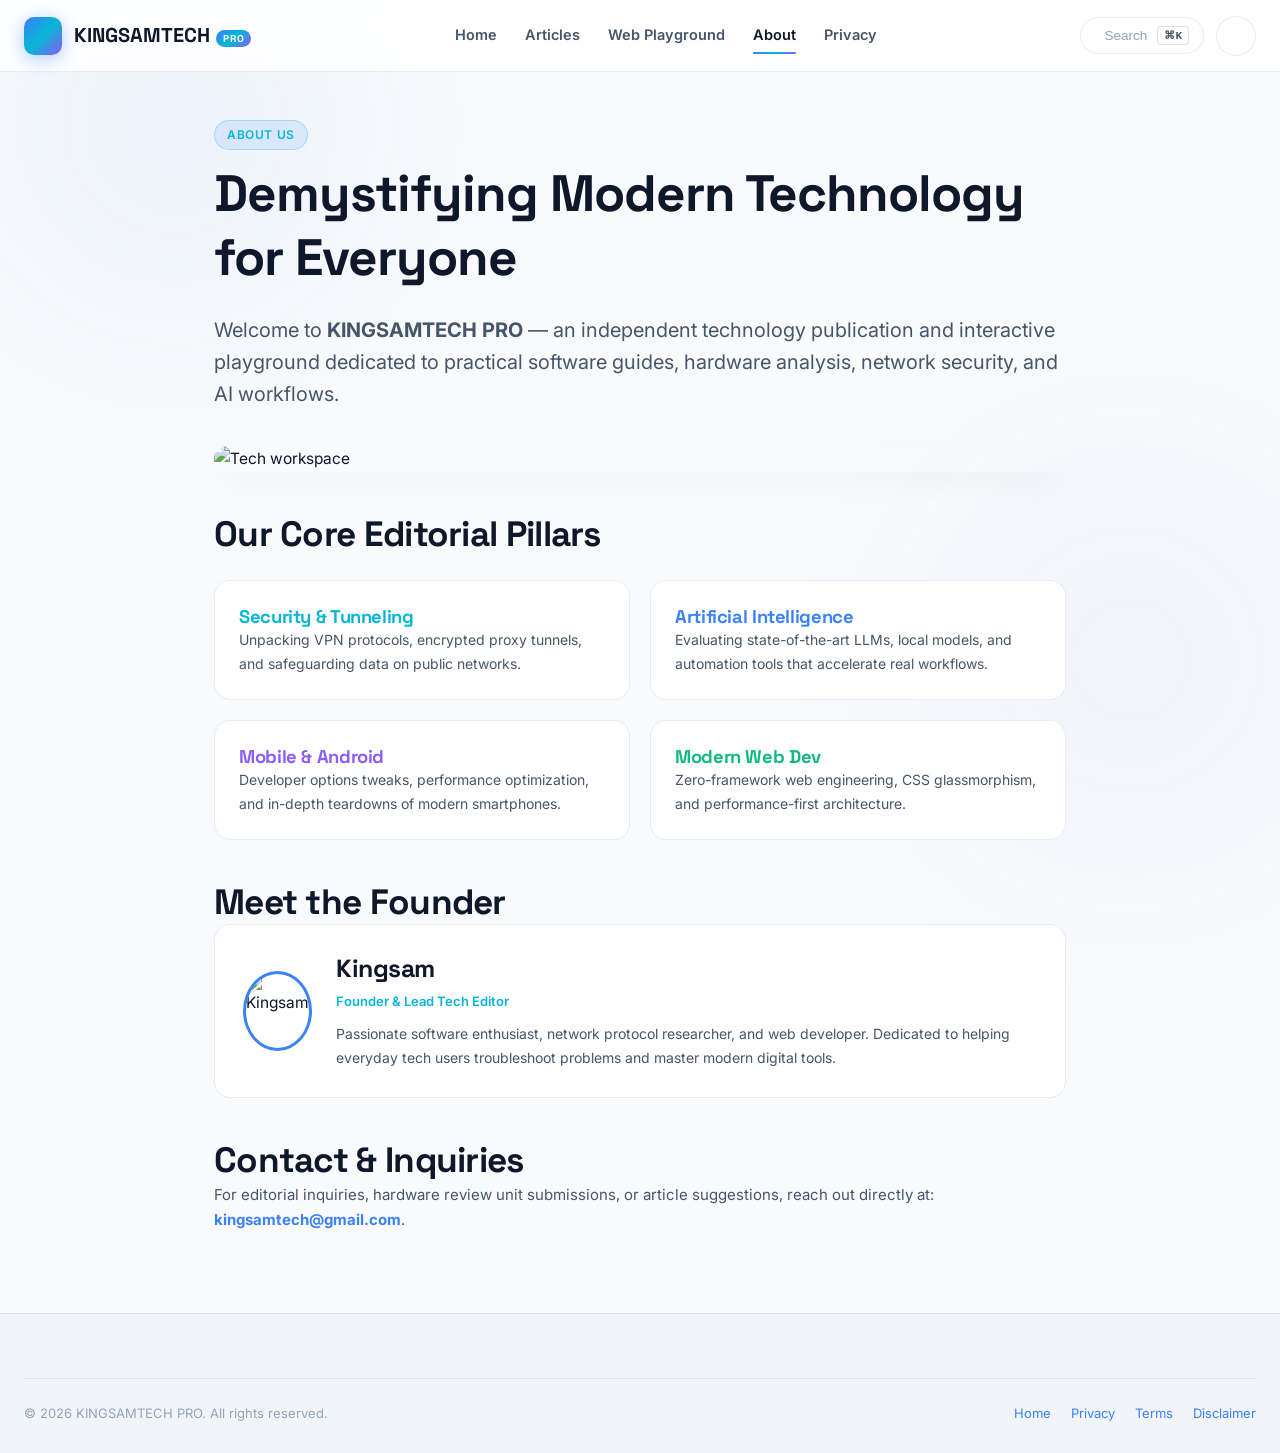
==== about.html @ 5df9e719 "feat: initial release of KINGSAMTECH PRO modern tech blog" ====
<!DOCTYPE html>
<html lang="en" data-theme="dark">
<head>
  <meta charset="UTF-8"/>
  <meta name="viewport" content="width=device-width, initial-scale=1.0"/>
  <title>About Us — KINGSAMTECH PRO</title>
  <meta name="description" content="Learn about KINGSAMTECH PRO, our editorial mission, and our founder Kingsam."/>
  <meta name="theme-color" content="#050a14"/>

  <!-- Google Fonts -->
  <link rel="preconnect" href="https://fonts.googleapis.com"/>
  <link rel="preconnect" href="https://fonts.gstatic.com" crossorigin/>
  <link href="https://fonts.googleapis.com/css2?family=Inter:wght@400;500;600;700;800&family=Space+Grotesk:wght@500;600;700;800&display=swap" rel="stylesheet"/>

  <!-- Phosphor Icons -->
  <link rel="stylesheet" href="https://unpkg.com/@phosphor-icons/web@2.1.1/src/regular/style.css"/>

  <!-- Styles -->
  <link rel="stylesheet" href="assets/css/style.css"/>
  <link rel="stylesheet" href="assets/css/components.css"/>
</head>
<body>

  <header class="site-header">
    <div class="container header-inner">
      <a href="index.html" class="brand-logo">
        <div class="brand-icon"><i class="ph ph-cpu"></i></div>
        <span>KINGSAMTECH<span class="brand-pro">PRO</span></span>
      </a>

      <nav class="nav-menu">
        <a href="index.html" class="nav-link">Home</a>
        <a href="index.html#stories" class="nav-link">Articles</a>
        <a href="playground.html" class="nav-link"><i class="ph ph-browsers"></i> Web Playground</a>
        <a href="about.html" class="nav-link active">About</a>
        <a href="privacy.html" class="nav-link">Privacy</a>
      </nav>

      <div class="header-actions">
        <button class="search-trigger-btn"><i class="ph ph-magnifying-glass"></i><span>Search</span><kbd class="kbd-shortcut">⌘K</kbd></button>
        <button class="action-icon-btn theme-toggle-btn"><i class="ph ph-sun"></i></button>
      </div>
    </div>
  </header>

  <main class="container" style="padding: 48px 24px 80px; max-width: 900px;">
    <span class="badge" style="margin-bottom: 12px;">About Us</span>
    <h1 style="margin-bottom: 24px;">Demystifying Modern Technology for Everyone</h1>
    <p class="lead" style="font-size: 1.25rem; color: var(--text-secondary); line-height: 1.6; margin-bottom: 36px;">
      Welcome to <strong>KINGSAMTECH PRO</strong> — an independent technology publication and interactive playground dedicated to practical software guides, hardware analysis, network security, and AI workflows.
    </p>

    <div style="border-radius: var(--radius-lg); overflow: hidden; margin-bottom: 40px; box-shadow: var(--shadow-md);">
      <img src="https://images.unsplash.com/photo-1519389950473-47ba0277781c?auto=format&fit=crop&w=1200&q=80" alt="Tech workspace"/>
    </div>

    <h2>Our Core Editorial Pillars</h2>
    <div style="display: grid; grid-template-columns: 1fr 1fr; gap: 20px; margin: 24px 0 40px;">
      <div class="widget-card">
        <h3 style="font-size: 1.15rem; color: var(--accent-cyan);"><i class="ph ph-shield-check"></i> Security &amp; Tunneling</h3>
        <p style="font-size: 14px; color: var(--text-secondary); margin: 0;">Unpacking VPN protocols, encrypted proxy tunnels, and safeguarding data on public networks.</p>
      </div>
      <div class="widget-card">
        <h3 style="font-size: 1.15rem; color: var(--accent-blue);"><i class="ph ph-cpu"></i> Artificial Intelligence</h3>
        <p style="font-size: 14px; color: var(--text-secondary); margin: 0;">Evaluating state-of-the-art LLMs, local models, and automation tools that accelerate real workflows.</p>
      </div>
      <div class="widget-card">
        <h3 style="font-size: 1.15rem; color: var(--accent-violet);"><i class="ph ph-device-mobile"></i> Mobile &amp; Android</h3>
        <p style="font-size: 14px; color: var(--text-secondary); margin: 0;">Developer options tweaks, performance optimization, and in-depth teardowns of modern smartphones.</p>
      </div>
      <div class="widget-card">
        <h3 style="font-size: 1.15rem; color: var(--accent-emerald);"><i class="ph ph-code"></i> Modern Web Dev</h3>
        <p style="font-size: 14px; color: var(--text-secondary); margin: 0;">Zero-framework web engineering, CSS glassmorphism, and performance-first architecture.</p>
      </div>
    </div>

    <h2>Meet the Founder</h2>
    <div style="display: flex; gap: 24px; align-items: center; background: var(--bg-surface); padding: 28px; border-radius: var(--radius-md); border: 1px solid var(--border-subtle); margin-bottom: 40px;">
      <img src="https://images.unsplash.com/photo-1534528741775-53994a69daeb?auto=format&fit=crop&w=180&q=80" alt="Kingsam" style="width: 80px; height: 80px; border-radius: 50%; object-fit: cover; border: 3px solid var(--accent-blue);"/>
      <div>
        <h3 style="margin-bottom: 4px;">Kingsam</h3>
        <span style="font-size: 13px; color: var(--accent-cyan); font-weight: 600;">Founder &amp; Lead Tech Editor</span>
        <p style="font-size: 14px; color: var(--text-secondary); margin-top: 8px;">
          Passionate software enthusiast, network protocol researcher, and web developer. Dedicated to helping everyday tech users troubleshoot problems and master modern digital tools.
        </p>
      </div>
    </div>

    <h2>Contact &amp; Inquiries</h2>
    <p style="font-size: 15px; color: var(--text-secondary);">
      For editorial inquiries, hardware review unit submissions, or article suggestions, reach out directly at: <a href="mailto:kingsamtech@gmail.com" style="font-weight: 700;">kingsamtech@gmail.com</a>.
    </p>
  </main>

  <footer class="site-footer">
    <div class="container">
      <div class="sub-footer">
        <div>&copy; <script>document.write(new Date().getFullYear())</script> KINGSAMTECH PRO. All rights reserved.</div>
        <div style="display: flex; gap: 20px;">
          <a href="index.html">Home</a>
          <a href="privacy.html">Privacy</a>
          <a href="terms.html">Terms</a>
          <a href="disclaimer.html">Disclaimer</a>
        </div>
      </div>
    </div>
  </footer>

  <script src="assets/js/articles-data.js"></script>
  <script src="assets/js/command-palette.js"></script>
  <script src="assets/js/app.js"></script>
</body>
</html>
---- assets/css/style.css ----
/* ============================================================
   KINGSAMTECH PRO — Modern Design System & Base CSS
   Tech Blue / Cyan Glow / Deep Midnight / Glassmorphism
   ============================================================ */

:root {
  /* Color Palette - Dark Mode Default */
  --bg-primary: #050a14;
  --bg-secondary: #0a1224;
  --bg-surface: #0e1830;
  --bg-surface-elevated: #142244;
  --bg-glass: rgba(14, 24, 48, 0.72);
  --bg-glass-hover: rgba(20, 34, 68, 0.85);

  /* Accents & Brand Gradients */
  --accent-blue: #3b82f6;
  --accent-cyan: #06b6d4;
  --accent-violet: #8b5cf6;
  --accent-pink: #ec4899;
  --accent-emerald: #10b981;
  --accent-amber: #f59e0b;

  --grad-primary: linear-gradient(135deg, #3b82f6 0%, #06b6d4 50%, #8b5cf6 100%);
  --grad-surface: linear-gradient(180deg, rgba(255, 255, 255, 0.04) 0%, rgba(255, 255, 255, 0.01) 100%);
  --grad-glow: radial-gradient(circle, rgba(59, 130, 246, 0.3) 0%, rgba(6, 182, 212, 0.1) 45%, transparent 70%);

  /* Text & Borders */
  --text-primary: #f1f5f9;
  --text-secondary: #94a3b8;
  --text-muted: #64748b;
  --border-subtle: rgba(255, 255, 255, 0.08);
  --border-medium: rgba(255, 255, 255, 0.14);
  --border-glow: rgba(59, 130, 246, 0.4);

  /* Shadows */
  --shadow-sm: 0 2px 8px rgba(0, 0, 0, 0.3);
  --shadow-md: 0 10px 30px -10px rgba(2, 8, 23, 0.6);
  --shadow-lg: 0 20px 45px -12px rgba(2, 8, 23, 0.8);
  --shadow-glow: 0 0 28px -4px rgba(59, 130, 246, 0.35);

  /* Layout & Sizing */
  --container-max: 1360px;
  --header-height: 72px;
  --radius-xs: 6px;
  --radius-sm: 10px;
  --radius-md: 16px;
  --radius-lg: 24px;
  --radius-full: 9999px;

  /* Transitions */
  --ease-spring: cubic-bezier(0.22, 1, 0.36, 1);
  --trans-fast: 0.18s ease;
  --trans-medium: 0.3s var(--ease-spring);
  --trans-slow: 0.5s var(--ease-spring);

  /* Fonts */
  --font-heading: 'Space Grotesk', -apple-system, BlinkMacSystemFont, sans-serif;
  --font-body: 'Inter', -apple-system, BlinkMacSystemFont, sans-serif;
  --font-mono: 'JetBrains Mono', SFMono-Regular, Menlo, Monaco, Consolas, monospace;
}

/* Light Mode Overrides */
[data-theme="light"] {
  --bg-primary: #f8fafc;
  --bg-secondary: #f1f5f9;
  --bg-surface: #ffffff;
  --bg-surface-elevated: #ffffff;
  --bg-glass: rgba(255, 255, 255, 0.82);
  --bg-glass-hover: rgba(255, 255, 255, 0.95);

  --text-primary: #0f172a;
  --text-secondary: #475569;
  --text-muted: #94a3b8;
  --border-subtle: rgba(15, 23, 42, 0.08);
  --border-medium: rgba(15, 23, 42, 0.14);
  --border-glow: rgba(59, 130, 246, 0.4);

  --shadow-sm: 0 2px 8px rgba(15, 23, 42, 0.05);
  --shadow-md: 0 12px 32px -10px rgba(15, 23, 42, 0.12);
  --shadow-lg: 0 24px 50px -15px rgba(15, 23, 42, 0.16);
  --shadow-glow: 0 0 25px -4px rgba(59, 130, 246, 0.22);
}

/* Base Reset */
*, *::before, *::after {
  box-sizing: border-box;
  margin: 0;
  padding: 0;
}

html {
  scroll-behavior: smooth;
  scroll-padding-top: calc(var(--header-height) + 24px);
  -webkit-font-smoothing: antialiased;
  -moz-osx-font-smoothing: grayscale;
}

body {
  font-family: var(--font-body);
  background-color: var(--bg-primary);
  color: var(--text-primary);
  line-height: 1.68;
  font-size: 15.5px;
  overflow-x: hidden;
  transition: background-color var(--trans-slow), color var(--trans-slow);
  position: relative;
  min-height: 100vh;
}

/* Ambient Floating Glow Orbs */
body::before, body::after {
  content: '';
  position: fixed;
  border-radius: 50%;
  pointer-events: none;
  z-index: -1;
  filter: blur(100px);
  opacity: 0.45;
  transition: opacity var(--trans-slow);
}

body::before {
  width: 550px;
  height: 550px;
  top: -150px;
  left: -100px;
  background: radial-gradient(circle, rgba(59, 130, 246, 0.45), transparent 70%);
  animation: floatOrb 22s ease-in-out infinite alternate;
}

body::after {
  width: 600px;
  height: 600px;
  top: 40%;
  right: -150px;
  background: radial-gradient(circle, rgba(139, 92, 246, 0.35), transparent 70%);
  animation: floatOrb 26s ease-in-out infinite alternate-reverse;
}

[data-theme="light"] body::before,
[data-theme="light"] body::after {
  opacity: 0.18;
}

@keyframes floatOrb {
  0% { transform: translate(0, 0) scale(1); }
  50% { transform: translate(60px, 40px) scale(1.1); }
  100% { transform: translate(-40px, 80px) scale(0.95); }
}

/* Typography */
h1, h2, h3, h4, h5, h6 {
  font-family: var(--font-heading);
  font-weight: 700;
  color: var(--text-primary);
  line-height: 1.25;
  letter-spacing: -0.02em;
}

h1 { font-size: clamp(2.2rem, 4vw, 3.4rem); }
h2 { font-size: clamp(1.6rem, 2.8vw, 2.2rem); }
h3 { font-size: clamp(1.25rem, 2vw, 1.55rem); }
h4 { font-size: 1.15rem; }

p { margin-bottom: 1.2rem; }
p:last-child { margin-bottom: 0; }

a {
  color: var(--accent-blue);
  text-decoration: none;
  transition: color var(--trans-fast);
}

a:hover {
  color: var(--accent-cyan);
}

img {
  max-width: 100%;
  height: auto;
  display: block;
}

/* Custom Scrollbar */
::-webkit-scrollbar {
  width: 10px;
  height: 10px;
}
::-webkit-scrollbar-track {
  background: var(--bg-primary);
}
::-webkit-scrollbar-thumb {
  background: var(--bg-surface-elevated);
  border-radius: var(--radius-full);
  border: 2px solid var(--bg-primary);
}
::-webkit-scrollbar-thumb:hover {
  background: var(--accent-blue);
}

/* Utility Classes */
.container {
  max-width: var(--container-max);
  margin: 0 auto;
  padding: 0 24px;
}

.gradient-text {
  background: var(--grad-primary);
  -webkit-background-clip: text;
  -webkit-text-fill-color: transparent;
  display: inline-block;
}

.glass-panel {
  background: var(--bg-glass);
  backdrop-filter: blur(16px);
  -webkit-backdrop-filter: blur(16px);
  border: 1px solid var(--border-subtle);
  border-radius: var(--radius-md);
  box-shadow: var(--shadow-md);
}

.badge {
  display: inline-flex;
  align-items: center;
  gap: 6px;
  padding: 4px 12px;
  font-size: 12px;
  font-weight: 600;
  text-transform: uppercase;
  letter-spacing: 0.05em;
  border-radius: var(--radius-full);
  background: rgba(59, 130, 246, 0.12);
  color: var(--accent-cyan);
  border: 1px solid rgba(6, 182, 212, 0.28);
}
---- assets/css/components.css ----
/* ============================================================
   KINGSAMTECH PRO — Components CSS
   Header, Cards, Command Palette, Audio Reader, TOC, Sidebar
   ============================================================ */

/* ---------- 1. Sticky Navigation Header ---------- */
.site-header {
  position: sticky;
  top: 0;
  z-index: 1000;
  height: var(--header-height);
  background: var(--bg-glass);
  backdrop-filter: blur(18px);
  -webkit-backdrop-filter: blur(18px);
  border-bottom: 1px solid var(--border-subtle);
  transition: background-color var(--trans-medium), border-color var(--trans-medium);
}

.header-inner {
  display: flex;
  align-items: center;
  justify-content: space-between;
  height: 100%;
  gap: 20px;
}

.brand-logo {
  display: flex;
  align-items: center;
  gap: 12px;
  font-family: var(--font-heading);
  font-size: 20px;
  font-weight: 800;
  color: var(--text-primary);
  text-decoration: none;
}

.brand-icon {
  width: 38px;
  height: 38px;
  border-radius: var(--radius-sm);
  background: var(--grad-primary);
  display: flex;
  align-items: center;
  justify-content: center;
  color: #fff;
  font-size: 20px;
  box-shadow: 0 4px 18px rgba(59, 130, 246, 0.4);
  transition: transform var(--trans-medium);
}

.brand-logo:hover .brand-icon {
  transform: rotate(10deg) scale(1.08);
}

.brand-pro {
  font-size: 10px;
  font-weight: 800;
  padding: 2px 7px;
  border-radius: var(--radius-full);
  background: var(--grad-primary);
  color: #fff;
  margin-left: 6px;
  letter-spacing: 0.08em;
  text-transform: uppercase;
}

.nav-menu {
  display: flex;
  align-items: center;
  gap: 28px;
  list-style: none;
}

.nav-link {
  font-size: 14.5px;
  font-weight: 600;
  color: var(--text-secondary);
  position: relative;
  padding: 6px 0;
  transition: color var(--trans-fast);
}

.nav-link:hover, .nav-link.active {
  color: var(--text-primary);
}

.nav-link::after {
  content: '';
  position: absolute;
  bottom: 0;
  left: 0;
  width: 0;
  height: 2px;
  background: var(--grad-primary);
  border-radius: 2px;
  transition: width var(--trans-medium);
}

.nav-link:hover::after, .nav-link.active::after {
  width: 100%;
}

.header-actions {
  display: flex;
  align-items: center;
  gap: 12px;
}

/* Quick Search Button / Command Palette Trigger */
.search-trigger-btn {
  display: flex;
  align-items: center;
  gap: 10px;
  padding: 8px 14px;
  border-radius: var(--radius-full);
  background: var(--bg-surface);
  border: 1px solid var(--border-subtle);
  color: var(--text-muted);
  font-size: 13.5px;
  cursor: pointer;
  transition: border-color var(--trans-fast), background-color var(--trans-fast), transform var(--trans-fast);
}

.search-trigger-btn:hover {
  border-color: var(--accent-blue);
  color: var(--text-primary);
  transform: translateY(-1px);
}

.kbd-shortcut {
  display: inline-flex;
  align-items: center;
  padding: 2px 6px;
  border-radius: 4px;
  font-size: 11px;
  font-weight: 700;
  background: var(--bg-surface-elevated);
  border: 1px solid var(--border-medium);
  color: var(--text-secondary);
  font-family: var(--font-mono);
}

.action-icon-btn {
  width: 40px;
  height: 40px;
  border-radius: var(--radius-full);
  border: 1px solid var(--border-subtle);
  background: var(--bg-surface);
  color: var(--text-secondary);
  display: flex;
  align-items: center;
  justify-content: center;
  font-size: 18px;
  cursor: pointer;
  transition: all var(--trans-fast);
  position: relative;
}

.action-icon-btn:hover {
  background: var(--bg-surface-elevated);
  color: var(--accent-cyan);
  border-color: var(--accent-blue);
  transform: translateY(-2px);
}

.badge-count {
  position: absolute;
  top: -4px;
  right: -4px;
  width: 18px;
  height: 18px;
  border-radius: 50%;
  background: var(--accent-pink);
  color: #fff;
  font-size: 10px;
  font-weight: 800;
  display: flex;
  align-items: center;
  justify-content: center;
}

.mobile-menu-btn {
  display: none;
}

/* ---------- 2. Breaking Tech Ticker ---------- */
.news-ticker {
  background: var(--bg-secondary);
  border-bottom: 1px solid var(--border-subtle);
  padding: 8px 0;
  font-size: 13px;
  overflow: hidden;
}

.ticker-inner {
  display: flex;
  align-items: center;
  gap: 16px;
}

.ticker-badge {
  display: inline-flex;
  align-items: center;
  gap: 6px;
  padding: 3px 10px;
  border-radius: var(--radius-full);
  background: rgba(236, 72, 153, 0.16);
  color: var(--accent-pink);
  font-weight: 800;
  font-size: 11px;
  text-transform: uppercase;
  letter-spacing: 0.08em;
  flex-shrink: 0;
}

.ticker-pulse {
  width: 6px;
  height: 6px;
  border-radius: 50%;
  background: var(--accent-pink);
  animation: pulseDot 1.4s infinite;
}

@keyframes pulseDot {
  0% { transform: scale(0.9); opacity: 1; }
  50% { transform: scale(1.6); opacity: 0.4; }
  100% { transform: scale(0.9); opacity: 1; }
}

.ticker-content {
  flex: 1;
  white-space: nowrap;
  overflow: hidden;
  position: relative;
}

.ticker-track {
  display: inline-flex;
  gap: 48px;
  animation: tickerSlide 38s linear infinite;
}

.ticker-track:hover {
  animation-play-state: paused;
}

.ticker-track a {
  color: var(--text-secondary);
  font-weight: 500;
}
.ticker-track a:hover {
  color: var(--accent-cyan);
}

@keyframes tickerSlide {
  0% { transform: translateX(0); }
  100% { transform: translateX(-50%); }
}

/* ---------- 3. Hero Section ---------- */
.hero-section {
  padding: 38px 0 48px;
}

.hero-grid {
  display: grid;
  grid-template-columns: 1.6fr 1fr;
  gap: 28px;
}

.hero-main-card {
  position: relative;
  border-radius: var(--radius-lg);
  overflow: hidden;
  min-height: 480px;
  display: flex;
  flex-direction: column;
  justify-content: flex-end;
  padding: 40px;
  background-size: cover;
  background-position: center;
  border: 1px solid var(--border-subtle);
  box-shadow: var(--shadow-lg);
  transition: transform var(--trans-medium), box-shadow var(--trans-medium);
  text-decoration: none;
}

.hero-main-card:hover {
  transform: translateY(-4px);
  box-shadow: var(--shadow-glow);
}

.hero-main-card::before {
  content: '';
  position: absolute;
  inset: 0;
  background: linear-gradient(180deg, rgba(5, 10, 20, 0.2) 0%, rgba(5, 10, 20, 0.85) 60%, rgba(5, 10, 20, 0.98) 100%);
  z-index: 1;
}

.hero-content {
  position: relative;
  z-index: 2;
  display: flex;
  flex-direction: column;
  gap: 14px;
}

.hero-side-column {
  display: flex;
  flex-direction: column;
  gap: 16px;
}

.hero-side-card {
  display: grid;
  grid-template-columns: 110px 1fr;
  gap: 18px;
  padding: 16px;
  border-radius: var(--radius-md);
  background: var(--bg-surface);
  border: 1px solid var(--border-subtle);
  text-decoration: none;
  transition: all var(--trans-medium);
}

.hero-side-card:hover {
  transform: translateX(4px);
  border-color: var(--accent-blue);
  box-shadow: var(--shadow-md);
}

.hero-thumb-wrap {
  position: relative;
  border-radius: var(--radius-sm);
  overflow: hidden;
  height: 90px;
}

.hero-thumb-wrap img {
  width: 100%;
  height: 100%;
  object-fit: cover;
  transition: transform var(--trans-slow);
}

.hero-side-card:hover .hero-thumb-wrap img {
  transform: scale(1.08);
}

/* ---------- 4. Filter Bar & Search ---------- */
.filter-section {
  margin-bottom: 32px;
}

.filter-bar {
  display: flex;
  align-items: center;
  justify-content: space-between;
  gap: 20px;
  flex-wrap: wrap;
  padding: 18px 24px;
  border-radius: var(--radius-md);
  background: var(--bg-glass);
  border: 1px solid var(--border-subtle);
  backdrop-filter: blur(14px);
}

.category-pills {
  display: flex;
  align-items: center;
  gap: 10px;
  overflow-x: auto;
  padding-bottom: 4px;
  scrollbar-width: none;
}
.category-pills::-webkit-scrollbar { display: none; }

.cat-pill {
  padding: 8px 18px;
  border-radius: var(--radius-full);
  font-size: 13.5px;
  font-weight: 600;
  border: 1px solid var(--border-subtle);
  background: var(--bg-surface);
  color: var(--text-secondary);
  cursor: pointer;
  white-space: nowrap;
  transition: all var(--trans-fast);
}

.cat-pill:hover {
  color: var(--text-primary);
  border-color: var(--accent-blue);
}

.cat-pill.active {
  background: var(--grad-primary);
  color: #ffffff;
  border-color: transparent;
  box-shadow: 0 4px 16px rgba(59, 130, 246, 0.4);
}

.search-input-wrap {
  position: relative;
  min-width: 260px;
}

.search-input-wrap input {
  width: 100%;
  padding: 10px 16px 10px 38px;
  border-radius: var(--radius-full);
  background: var(--bg-surface);
  border: 1px solid var(--border-subtle);
  color: var(--text-primary);
  font-size: 13.5px;
  font-family: inherit;
  outline: none;
  transition: border-color var(--trans-fast), box-shadow var(--trans-fast);
}

.search-input-wrap input:focus {
  border-color: var(--accent-blue);
  box-shadow: 0 0 0 3px rgba(59, 130, 246, 0.18);
}

.search-input-wrap .search-icon {
  position: absolute;
  left: 14px;
  top: 50%;
  transform: translateY(-50%);
  color: var(--text-muted);
  font-size: 16px;
}

/* ---------- 5. Main Layout & Post Cards ---------- */
.main-layout {
  display: grid;
  grid-template-columns: 1fr 340px;
  gap: 36px;
  margin-bottom: 64px;
}

.posts-grid {
  display: grid;
  grid-template-columns: repeat(2, 1fr);
  gap: 26px;
}

.post-card {
  display: flex;
  flex-direction: column;
  border-radius: var(--radius-md);
  background: var(--bg-surface);
  border: 1px solid var(--border-subtle);
  overflow: hidden;
  transition: transform var(--trans-medium), border-color var(--trans-medium), box-shadow var(--trans-medium);
  position: relative;
}

.post-card:hover {
  transform: translateY(-6px);
  border-color: var(--border-glow);
  box-shadow: var(--shadow-glow);
}

.card-image-wrap {
  position: relative;
  height: 210px;
  overflow: hidden;
}

.card-image-wrap img {
  width: 100%;
  height: 100%;
  object-fit: cover;
  transition: transform 0.6s var(--ease-spring);
}

.post-card:hover .card-image-wrap img {
  transform: scale(1.06);
}

.card-badge {
  position: absolute;
  top: 14px;
  left: 14px;
  z-index: 2;
}

.bookmark-btn {
  position: absolute;
  top: 14px;
  right: 14px;
  z-index: 2;
  width: 34px;
  height: 34px;
  border-radius: 50%;
  background: rgba(14, 24, 48, 0.75);
  backdrop-filter: blur(8px);
  border: 1px solid rgba(255, 255, 255, 0.15);
  color: #fff;
  display: flex;
  align-items: center;
  justify-content: center;
  cursor: pointer;
  transition: all var(--trans-fast);
}

.bookmark-btn:hover {
  transform: scale(1.15);
  background: var(--accent-blue);
}

.bookmark-btn.saved {
  color: var(--accent-amber);
  background: rgba(245, 158, 11, 0.2);
  border-color: var(--accent-amber);
}

.card-content {
  padding: 22px;
  display: flex;
  flex-direction: column;
  flex: 1;
  gap: 12px;
}

.card-title {
  font-size: 1.18rem;
  line-height: 1.35;
  color: var(--text-primary);
}

.card-title a {
  color: inherit;
}
.card-title a:hover {
  color: var(--accent-cyan);
}

.card-excerpt {
  font-size: 13.5px;
  color: var(--text-secondary);
  line-height: 1.55;
  display: -webkit-box;
  -webkit-line-clamp: 2;
  -webkit-box-orient: vertical;
  overflow: hidden;
}

.card-meta {
  margin-top: auto;
  padding-top: 14px;
  border-top: 1px solid var(--border-subtle);
  display: flex;
  align-items: center;
  justify-content: space-between;
  font-size: 12.5px;
  color: var(--text-muted);
}

.meta-author {
  display: flex;
  align-items: center;
  gap: 8px;
}

.meta-author img {
  width: 24px;
  height: 24px;
  border-radius: 50%;
  object-fit: cover;
}

.read-time-pill {
  display: inline-flex;
  align-items: center;
  gap: 4px;
  color: var(--accent-cyan);
  font-weight: 600;
}

/* ---------- 6. Sidebar Widgets ---------- */
.sidebar {
  display: flex;
  flex-direction: column;
  gap: 28px;
}

.widget-card {
  padding: 24px;
  border-radius: var(--radius-md);
  background: var(--bg-surface);
  border: 1px solid var(--border-subtle);
  position: relative;
  overflow: hidden;
}

.widget-title {
  font-size: 1.1rem;
  margin-bottom: 18px;
  display: flex;
  align-items: center;
  gap: 8px;
}

.widget-title::before {
  content: '';
  width: 4px;
  height: 16px;
  background: var(--grad-primary);
  border-radius: 2px;
}

/* Newsletter */
.newsletter-form {
  display: flex;
  flex-direction: column;
  gap: 12px;
}

.newsletter-input {
  width: 100%;
  padding: 12px 16px;
  border-radius: var(--radius-sm);
  background: var(--bg-primary);
  border: 1px solid var(--border-subtle);
  color: var(--text-primary);
  font-size: 13.5px;
  outline: none;
}
.newsletter-input:focus {
  border-color: var(--accent-blue);
}

.btn-primary {
  padding: 12px 24px;
  border-radius: var(--radius-full);
  background: var(--grad-primary);
  color: #fff;
  font-weight: 700;
  font-size: 13.5px;
  border: none;
  cursor: pointer;
  display: inline-flex;
  align-items: center;
  justify-content: center;
  gap: 8px;
  transition: all var(--trans-fast);
  box-shadow: 0 4px 18px rgba(59, 130, 246, 0.4);
}

.btn-primary:hover {
  transform: translateY(-2px);
  box-shadow: 0 8px 24px rgba(59, 130, 246, 0.6);
}

/* Ad Slot Box */
.ad-slot {
  background: rgba(255, 255, 255, 0.02);
  border: 1px dashed var(--border-medium);
  border-radius: var(--radius-md);
  padding: 20px;
  text-align: center;
  display: flex;
  flex-direction: column;
  align-items: center;
  justify-content: center;
  min-height: 250px;
  position: relative;
}

.ad-label {
  font-size: 10px;
  letter-spacing: 0.12em;
  text-transform: uppercase;
  color: var(--text-muted);
  margin-bottom: 8px;
}

/* ---------- 7. Command Palette Modal (`Cmd+K`) ---------- */
.palette-backdrop {
  position: fixed;
  inset: 0;
  z-index: 2000;
  background: rgba(2, 6, 18, 0.8);
  backdrop-filter: blur(12px);
  display: flex;
  align-items: flex-start;
  justify-content: center;
  padding-top: 12vh;
  opacity: 0;
  visibility: hidden;
  transition: all var(--trans-medium);
}

.palette-backdrop.open {
  opacity: 1;
  visibility: visible;
}

.palette-modal {
  width: 90%;
  max-width: 640px;
  background: var(--bg-surface-elevated);
  border: 1px solid var(--border-medium);
  border-radius: var(--radius-lg);
  box-shadow: var(--shadow-lg), var(--shadow-glow);
  overflow: hidden;
  transform: scale(0.95);
  transition: transform var(--trans-medium);
}

.palette-backdrop.open .palette-modal {
  transform: scale(1);
}

.palette-header {
  display: flex;
  align-items: center;
  padding: 16px 20px;
  border-bottom: 1px solid var(--border-subtle);
  gap: 12px;
}

.palette-header input {
  flex: 1;
  background: transparent;
  border: none;
  outline: none;
  font-size: 16px;
  font-family: inherit;
  color: var(--text-primary);
}

.palette-results {
  max-height: 380px;
  overflow-y: auto;
  padding: 10px;
}

.palette-item {
  display: flex;
  align-items: center;
  gap: 14px;
  padding: 12px 14px;
  border-radius: var(--radius-sm);
  color: var(--text-secondary);
  text-decoration: none;
  cursor: pointer;
  transition: all var(--trans-fast);
}

.palette-item:hover, .palette-item.selected {
  background: var(--bg-surface);
  color: var(--text-primary);
}

.palette-item i {
  font-size: 18px;
  color: var(--accent-cyan);
}

.palette-footer {
  padding: 10px 20px;
  background: var(--bg-secondary);
  border-top: 1px solid var(--border-subtle);
  display: flex;
  align-items: center;
  justify-content: space-between;
  font-size: 11.5px;
  color: var(--text-muted);
}

/* ---------- 8. Single Article Components ---------- */
.reading-progress-bar {
  position: fixed;
  top: 0;
  left: 0;
  height: 3px;
  background: var(--grad-primary);
  width: 0%;
  z-index: 2001;
  transition: width 0.1s linear;
}

/* Audio Player Bar */
.audio-reader-bar {
  display: flex;
  align-items: center;
  gap: 16px;
  padding: 14px 20px;
  border-radius: var(--radius-md);
  background: var(--bg-surface);
  border: 1px solid var(--border-subtle);
  margin-bottom: 28px;
}

.audio-controls {
  display: flex;
  align-items: center;
  gap: 12px;
}

.play-pause-btn {
  width: 42px;
  height: 42px;
  border-radius: 50%;
  background: var(--grad-primary);
  color: #fff;
  border: none;
  display: flex;
  align-items: center;
  justify-content: center;
  font-size: 18px;
  cursor: pointer;
  transition: transform var(--trans-fast);
}

.play-pause-btn:hover {
  transform: scale(1.08);
}

.audio-speed-btn {
  padding: 4px 10px;
  border-radius: var(--radius-full);
  background: var(--bg-surface-elevated);
  border: 1px solid var(--border-subtle);
  color: var(--text-secondary);
  font-size: 12px;
  font-weight: 700;
  cursor: pointer;
}

/* Table of Contents */
.table-of-contents {
  padding: 20px;
  border-radius: var(--radius-md);
  background: var(--bg-surface);
  border: 1px solid var(--border-subtle);
  margin-bottom: 34px;
}

.table-of-contents summary {
  font-family: var(--font-heading);
  font-size: 1.1rem;
  font-weight: 700;
  cursor: pointer;
  display: flex;
  align-items: center;
  justify-content: space-between;
}

.table-of-contents ol {
  margin: 16px 0 0 20px;
  display: flex;
  flex-direction: column;
  gap: 8px;
}

.table-of-contents a {
  color: var(--text-secondary);
  font-size: 14px;
}
.table-of-contents a:hover {
  color: var(--accent-cyan);
}

/* Article Content & Code Blocks */
.article-body {
  font-size: 17px;
  line-height: 1.8;
  color: var(--text-primary);
}

.article-body h2 {
  margin: 40px 0 16px;
  padding-bottom: 8px;
  border-bottom: 1px solid var(--border-subtle);
}

.article-body h3 {
  margin: 28px 0 12px;
}

.article-body pre {
  position: relative;
  background: var(--bg-secondary);
  border: 1px solid var(--border-medium);
  border-radius: var(--radius-md);
  padding: 20px;
  overflow-x: auto;
  margin: 28px 0;
  font-family: var(--font-mono);
  font-size: 14px;
}

.article-body code {
  font-family: var(--font-mono);
  background: rgba(59, 130, 246, 0.1);
  color: var(--accent-cyan);
  padding: 2px 6px;
  border-radius: 4px;
  font-size: 14px;
}

.article-body pre code {
  background: transparent;
  padding: 0;
  color: inherit;
}

.copy-code-btn {
  position: absolute;
  top: 10px;
  right: 10px;
  padding: 5px 11px;
  border-radius: 6px;
  background: var(--bg-surface);
  border: 1px solid var(--border-subtle);
  color: var(--text-secondary);
  font-size: 12px;
  font-weight: 600;
  cursor: pointer;
  display: inline-flex;
  align-items: center;
  gap: 5px;
  transition: all var(--trans-fast);
}

.copy-code-btn:hover {
  color: var(--text-primary);
  border-color: var(--accent-blue);
}

.copy-code-btn.copied {
  color: var(--accent-emerald);
  border-color: var(--accent-emerald);
}

/* ---------- 9. Cookie Consent Banner ---------- */
.cookie-banner {
  position: fixed;
  bottom: 0;
  left: 0;
  right: 0;
  z-index: 3000;
  background: var(--bg-glass);
  backdrop-filter: blur(20px);
  border-top: 1px solid var(--border-medium);
  padding: 18px 24px;
  display: flex;
  align-items: center;
  justify-content: center;
  gap: 20px;
  flex-wrap: wrap;
  transform: translateY(100%);
  transition: transform 0.4s var(--ease-spring);
}

.cookie-banner.show {
  transform: translateY(0);
}

/* ---------- 10. Footer ---------- */
.site-footer {
  background: var(--bg-secondary);
  border-top: 1px solid var(--border-subtle);
  padding: 64px 0 28px;
}

.footer-grid {
  display: grid;
  grid-template-columns: 2fr 1fr 1fr 1.5fr;
  gap: 36px;
  margin-bottom: 48px;
}

.footer-col h4 {
  margin-bottom: 18px;
  font-size: 15px;
  text-transform: uppercase;
  letter-spacing: 0.08em;
  color: var(--text-primary);
}

.footer-links {
  list-style: none;
  display: flex;
  flex-direction: column;
  gap: 10px;
}

.footer-links a {
  color: var(--text-secondary);
  font-size: 14px;
}

.footer-links a:hover {
  color: var(--accent-cyan);
}

.sub-footer {
  padding-top: 24px;
  border-top: 1px solid var(--border-subtle);
  display: flex;
  align-items: center;
  justify-content: space-between;
  font-size: 13px;
  color: var(--text-muted);
  flex-wrap: wrap;
  gap: 14px;
}

/* Responsive Media Queries */
@media (max-width: 1080px) {
  .hero-grid { grid-template-columns: 1fr; }
  .main-layout { grid-template-columns: 1fr; }
  .footer-grid { grid-template-columns: 1fr 1fr; }
}

@media (max-width: 768px) {
  .nav-menu { display: none; }
  .mobile-menu-btn { display: flex; }
  .posts-grid { grid-template-columns: 1fr; }
  .hero-main-card { min-height: 380px; padding: 24px; }
  .footer-grid { grid-template-columns: 1fr; }
}
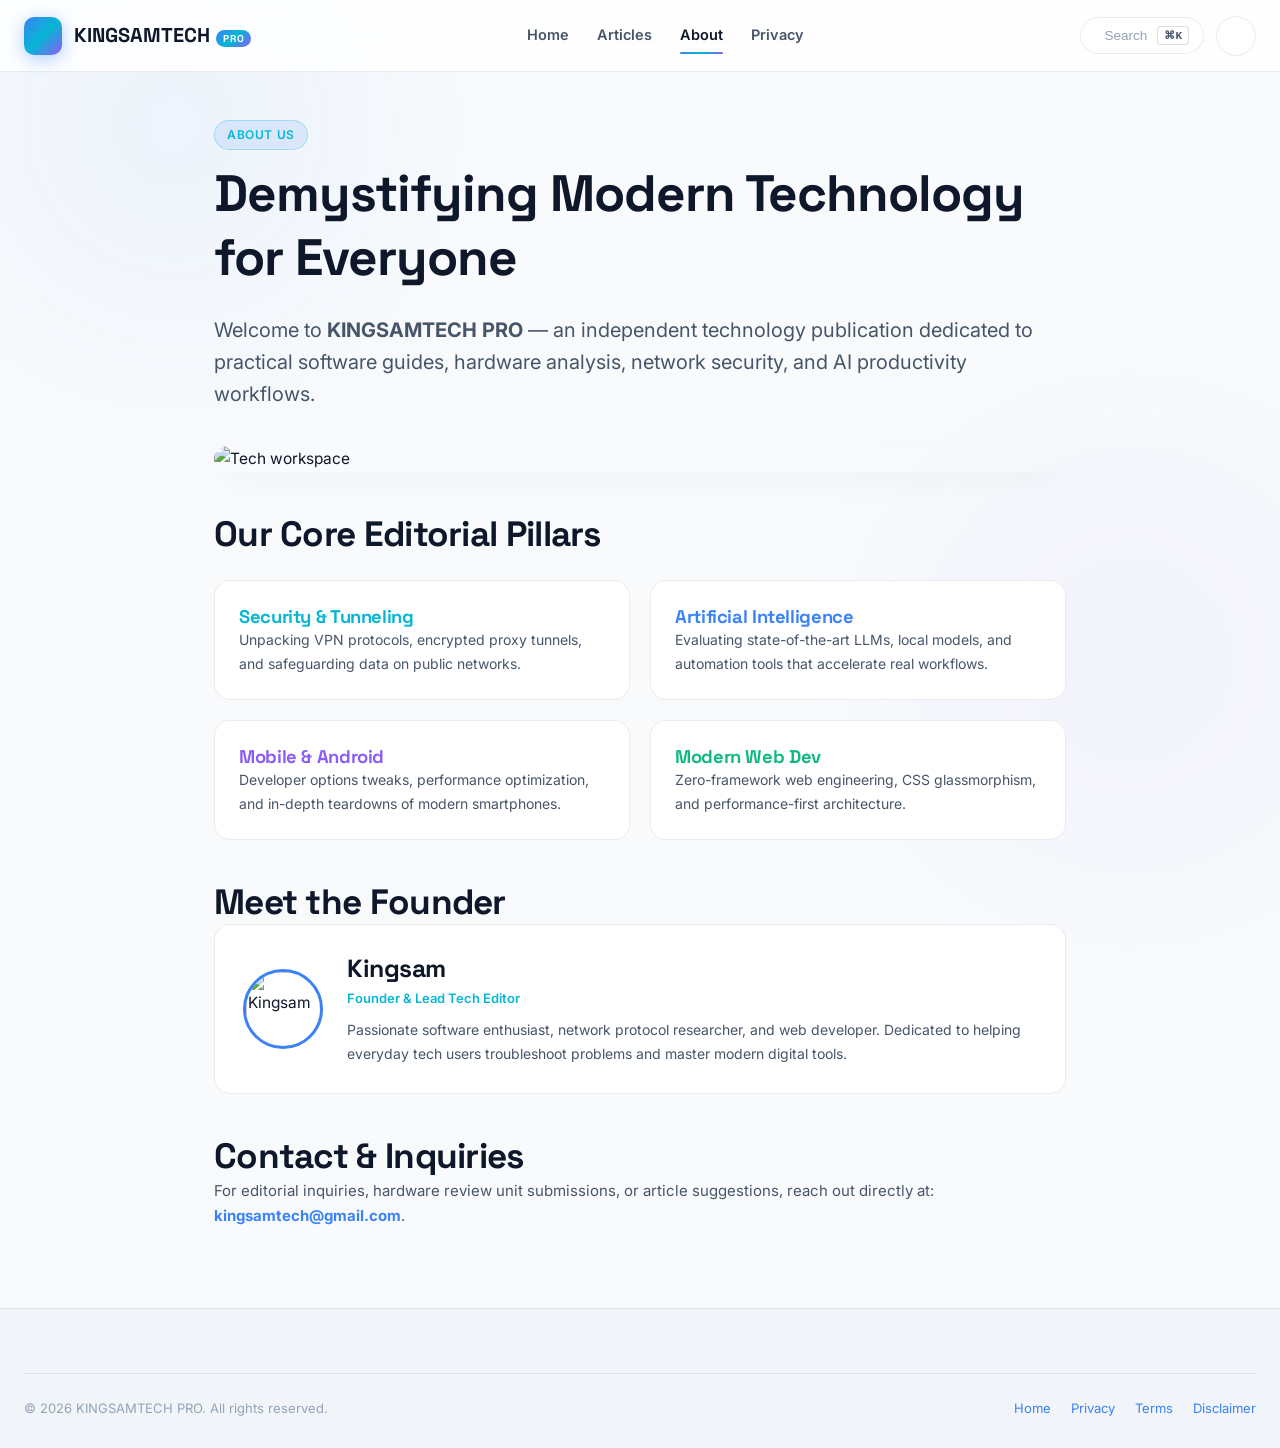
==== commit 6d65c45a: "feat: Remove playground, add rich media suite (YouTube, Downloads, Videos, Links), and fix theme fli" ====
--- a/about.html
+++ b/about.html
@@ -1,6 +1,11 @@
-<!DOCTYPE html>
-<html lang="en" data-theme="dark">
+<html lang="en">
 <head>
+  <script>
+    (function() {
+      var t = localStorage.getItem('kingsamtech_theme') || localStorage.getItem('theme') || 'dark';
+      document.documentElement.setAttribute('data-theme', t);
+    })();
+  </script>
   <meta charset="UTF-8"/>
   <meta name="viewport" content="width=device-width, initial-scale=1.0"/>
   <title>About Us — KINGSAMTECH PRO</title>
@@ -31,7 +36,6 @@
       <nav class="nav-menu">
         <a href="index.html" class="nav-link">Home</a>
         <a href="index.html#stories" class="nav-link">Articles</a>
-        <a href="playground.html" class="nav-link"><i class="ph ph-browsers"></i> Web Playground</a>
         <a href="about.html" class="nav-link active">About</a>
         <a href="privacy.html" class="nav-link">Privacy</a>
       </nav>
@@ -47,7 +51,7 @@
     <span class="badge" style="margin-bottom: 12px;">About Us</span>
     <h1 style="margin-bottom: 24px;">Demystifying Modern Technology for Everyone</h1>
     <p class="lead" style="font-size: 1.25rem; color: var(--text-secondary); line-height: 1.6; margin-bottom: 36px;">
-      Welcome to <strong>KINGSAMTECH PRO</strong> — an independent technology publication and interactive playground dedicated to practical software guides, hardware analysis, network security, and AI workflows.
+      Welcome to <strong>KINGSAMTECH PRO</strong> — an independent technology publication dedicated to practical software guides, hardware analysis, network security, and AI productivity workflows.
     </p>
 
     <div style="border-radius: var(--radius-lg); overflow: hidden; margin-bottom: 40px; box-shadow: var(--shadow-md);">
--- a/assets/css/style.css
+++ b/assets/css/style.css
@@ -102,7 +102,7 @@
   line-height: 1.68;
   font-size: 15.5px;
   overflow-x: hidden;
-  transition: background-color var(--trans-slow), color var(--trans-slow);
+  transition: background-color 0.15s ease, color 0.15s ease;
   position: relative;
   min-height: 100vh;
 }
--- a/assets/css/components.css
+++ b/assets/css/components.css
@@ -1028,3 +1028,244 @@
   .hero-main-card { min-height: 380px; padding: 24px; }
   .footer-grid { grid-template-columns: 1fr; }
 }
+
+/* ============================================================
+   11. Rich Tech Blog Media Components
+   YouTube Embeds, HTML5 Videos, Download Cards, External Links
+   ============================================================ */
+
+/* 1. Responsive YouTube Video Embed */
+.video-embed-container {
+  position: relative;
+  width: 100%;
+  padding-bottom: 56.25%; /* 16:9 Aspect Ratio */
+  height: 0;
+  overflow: hidden;
+  border-radius: var(--radius-md);
+  margin: 32px 0;
+  box-shadow: var(--shadow-md);
+  border: 1px solid var(--border-medium);
+  background: #000;
+}
+
+.video-embed-container iframe {
+  position: absolute;
+  top: 0;
+  left: 0;
+  width: 100%;
+  height: 100%;
+  border: 0;
+  border-radius: var(--radius-md);
+}
+
+/* 2. HTML5 Web Video Player Card */
+.html5-video-card {
+  border-radius: var(--radius-md);
+  overflow: hidden;
+  margin: 32px 0;
+  border: 1px solid var(--border-medium);
+  background: #000;
+  box-shadow: var(--shadow-md);
+}
+
+.html5-video-card video {
+  width: 100%;
+  display: block;
+  max-height: 520px;
+  background: #000;
+}
+
+.html5-video-caption {
+  padding: 12px 18px;
+  font-size: 13px;
+  color: var(--text-muted);
+  background: var(--bg-surface);
+  border-top: 1px solid var(--border-subtle);
+  display: flex;
+  align-items: center;
+  gap: 8px;
+}
+
+/* 3. Professional Tech Download Card / Box */
+.download-card {
+  background: linear-gradient(135deg, rgba(59, 130, 246, 0.08) 0%, rgba(6, 182, 212, 0.05) 100%), var(--bg-surface-elevated);
+  border: 1px solid rgba(6, 182, 212, 0.3);
+  border-radius: var(--radius-md);
+  padding: 24px;
+  margin: 36px 0;
+  box-shadow: var(--shadow-md);
+  position: relative;
+  overflow: hidden;
+}
+
+.download-card::before {
+  content: '';
+  position: absolute;
+  top: 0;
+  left: 0;
+  width: 4px;
+  height: 100%;
+  background: var(--grad-primary);
+}
+
+.download-card-header {
+  display: flex;
+  align-items: center;
+  justify-content: space-between;
+  gap: 16px;
+  flex-wrap: wrap;
+  margin-bottom: 18px;
+}
+
+.download-card-info {
+  display: flex;
+  align-items: center;
+  gap: 16px;
+}
+
+.download-file-icon {
+  width: 54px;
+  height: 54px;
+  border-radius: 12px;
+  background: var(--grad-primary);
+  display: flex;
+  align-items: center;
+  justify-content: center;
+  color: #fff;
+  font-size: 26px;
+  box-shadow: 0 4px 15px rgba(6, 182, 212, 0.3);
+  flex-shrink: 0;
+}
+
+.download-meta-title {
+  font-family: var(--font-heading);
+  font-size: 19px;
+  font-weight: 700;
+  color: var(--text-primary);
+  margin-bottom: 6px;
+  line-height: 1.3;
+}
+
+.download-meta-badges {
+  display: flex;
+  align-items: center;
+  gap: 8px;
+  flex-wrap: wrap;
+}
+
+.download-badge {
+  font-size: 11px;
+  font-weight: 600;
+  padding: 3px 8px;
+  border-radius: 4px;
+  background: rgba(255, 255, 255, 0.08);
+  color: var(--text-secondary);
+}
+
+[data-theme="light"] .download-badge {
+  background: rgba(15, 23, 42, 0.07);
+  color: var(--text-primary);
+}
+
+.download-badge.verified {
+  background: rgba(16, 185, 129, 0.15);
+  color: var(--accent-emerald);
+  border: 1px solid rgba(16, 185, 129, 0.3);
+}
+
+.download-actions-row {
+  display: flex;
+  align-items: center;
+  justify-content: space-between;
+  gap: 16px;
+  flex-wrap: wrap;
+  margin-top: 18px;
+  padding-top: 18px;
+  border-top: 1px solid var(--border-subtle);
+}
+
+.btn-download-primary {
+  background: var(--grad-primary);
+  color: #ffffff !important;
+  padding: 12px 26px;
+  border-radius: var(--radius-sm);
+  font-weight: 700;
+  font-size: 14.5px;
+  text-decoration: none;
+  display: inline-flex;
+  align-items: center;
+  gap: 8px;
+  box-shadow: 0 4px 20px rgba(6, 182, 212, 0.35);
+  transition: transform var(--trans-fast), box-shadow var(--trans-fast);
+}
+
+.btn-download-primary:hover {
+  transform: translateY(-2px);
+  box-shadow: 0 8px 25px rgba(6, 182, 212, 0.5);
+  color: #ffffff !important;
+}
+
+.download-mirrors-list {
+  display: flex;
+  align-items: center;
+  gap: 14px;
+  font-size: 13px;
+  color: var(--text-muted);
+}
+
+.download-mirrors-list a {
+  color: var(--accent-cyan);
+  text-decoration: underline;
+  text-underline-offset: 3px;
+  font-weight: 600;
+}
+
+.download-mirrors-list a:hover {
+  color: var(--accent-blue);
+}
+
+/* 4. External Links with Icon */
+.external-link {
+  color: var(--accent-cyan);
+  font-weight: 600;
+  text-decoration: underline;
+  text-underline-offset: 3px;
+  display: inline-flex;
+  align-items: center;
+  gap: 3px;
+}
+
+.external-link::after {
+  content: '↗';
+  font-size: 11px;
+  font-weight: 800;
+}
+
+.external-link:hover {
+  color: var(--accent-blue);
+}
+
+/* 5. Article Figure & Captions */
+.article-figure {
+  margin: 32px 0;
+  border-radius: var(--radius-md);
+  overflow: hidden;
+  border: 1px solid var(--border-medium);
+  box-shadow: var(--shadow-md);
+}
+
+.article-figure img {
+  width: 100%;
+  display: block;
+  max-height: 500px;
+  object-fit: cover;
+}
+
+.article-figure figcaption {
+  padding: 10px 18px;
+  font-size: 13px;
+  color: var(--text-muted);
+  background: var(--bg-surface);
+  border-top: 1px solid var(--border-subtle);
+  text-align: center;
+}
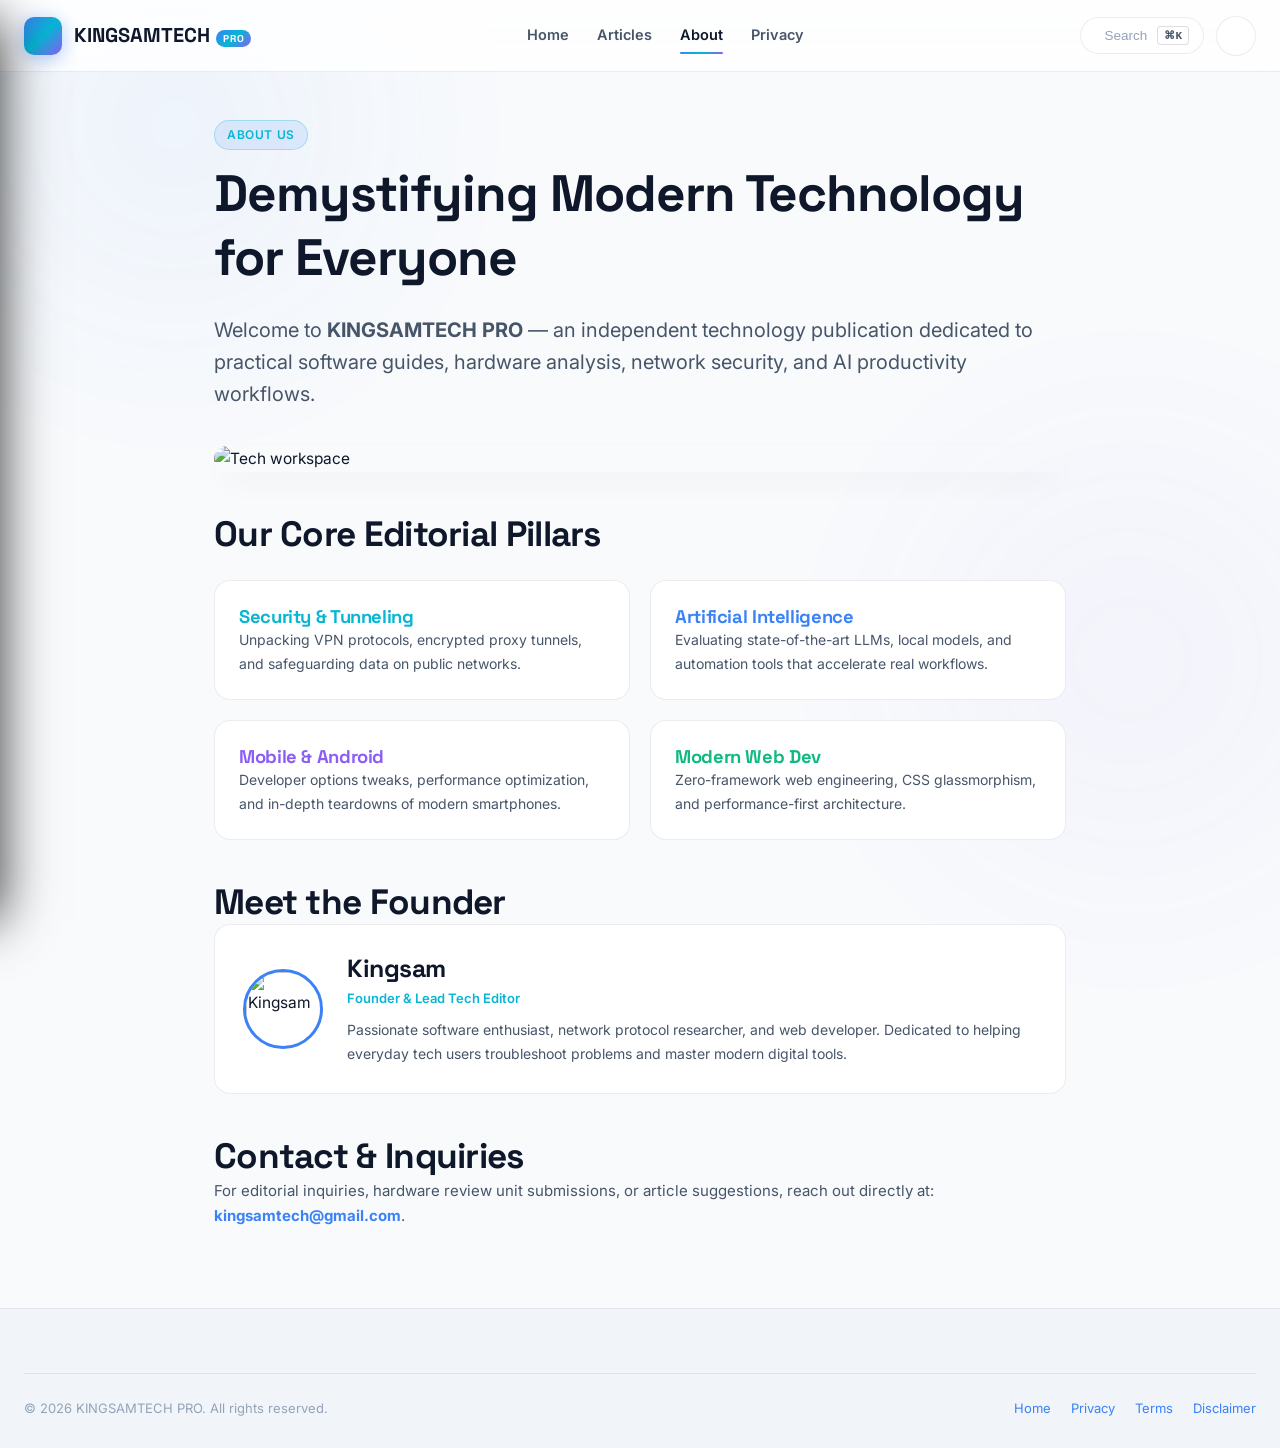
==== commit c12d087c: "fix: Resolve mobile navigation drawer toggle and add universal mobile menu support" ====
--- a/about.html
+++ b/about.html
@@ -41,8 +41,9 @@
       </nav>
 
       <div class="header-actions">
-        <button class="search-trigger-btn"><i class="ph ph-magnifying-glass"></i><span>Search</span><kbd class="kbd-shortcut">⌘K</kbd></button>
-        <button class="action-icon-btn theme-toggle-btn"><i class="ph ph-sun"></i></button>
+        <button class="search-trigger-btn" aria-label="Search"><i class="ph ph-magnifying-glass"></i><span>Search</span><kbd class="kbd-shortcut">⌘K</kbd></button>
+        <button class="action-icon-btn theme-toggle-btn" title="Toggle Theme" aria-label="Toggle Theme"><i class="ph ph-sun"></i></button>
+        <button class="action-icon-btn mobile-menu-btn" id="mobile-drawer-toggle" aria-label="Open Menu"><i class="ph ph-list"></i></button>
       </div>
     </div>
   </header>
@@ -59,7 +60,7 @@
     </div>
 
     <h2>Our Core Editorial Pillars</h2>
-    <div style="display: grid; grid-template-columns: 1fr 1fr; gap: 20px; margin: 24px 0 40px;">
+    <div class="about-pillars-grid">
       <div class="widget-card">
         <h3 style="font-size: 1.15rem; color: var(--accent-cyan);"><i class="ph ph-shield-check"></i> Security &amp; Tunneling</h3>
         <p style="font-size: 14px; color: var(--text-secondary); margin: 0;">Unpacking VPN protocols, encrypted proxy tunnels, and safeguarding data on public networks.</p>
@@ -79,8 +80,8 @@
     </div>
 
     <h2>Meet the Founder</h2>
-    <div style="display: flex; gap: 24px; align-items: center; background: var(--bg-surface); padding: 28px; border-radius: var(--radius-md); border: 1px solid var(--border-subtle); margin-bottom: 40px;">
-      <img src="https://images.unsplash.com/photo-1534528741775-53994a69daeb?auto=format&fit=crop&w=180&q=80" alt="Kingsam" style="width: 80px; height: 80px; border-radius: 50%; object-fit: cover; border: 3px solid var(--accent-blue);"/>
+    <div class="about-founder-card">
+      <img src="https://images.unsplash.com/photo-1534528741775-53994a69daeb?auto=format&fit=crop&w=180&q=80" alt="Kingsam" style="width: 80px; height: 80px; border-radius: 50%; object-fit: cover; border: 3px solid var(--accent-blue); flex-shrink: 0;"/>
       <div>
         <h3 style="margin-bottom: 4px;">Kingsam</h3>
         <span style="font-size: 13px; color: var(--accent-cyan); font-weight: 600;">Founder &amp; Lead Tech Editor</span>
@@ -100,7 +101,7 @@
     <div class="container">
       <div class="sub-footer">
         <div>&copy; <script>document.write(new Date().getFullYear())</script> KINGSAMTECH PRO. All rights reserved.</div>
-        <div style="display: flex; gap: 20px;">
+        <div class="sub-footer-links" style="display: flex; gap: 20px;">
           <a href="index.html">Home</a>
           <a href="privacy.html">Privacy</a>
           <a href="terms.html">Terms</a>
--- a/assets/css/style.css
+++ b/assets/css/style.css
@@ -198,11 +198,41 @@
   background: var(--accent-blue);
 }
 
-/* Utility Classes */
+/* Responsive Global Reset & Containers */
 .container {
+  width: 100%;
   max-width: var(--container-max);
   margin: 0 auto;
-  padding: 0 24px;
+  padding: 0 clamp(14px, 3.5vw, 24px);
+}
+
+/* Global Media & Content Overflow Protection */
+img, video, canvas, svg {
+  max-width: 100%;
+  height: auto;
+}
+
+iframe {
+  max-width: 100%;
+  border: 0;
+}
+
+table {
+  width: 100%;
+  max-width: 100%;
+  border-collapse: collapse;
+  display: block;
+  overflow-x: auto;
+  -webkit-overflow-scrolling: touch;
+}
+
+pre, code {
+  max-width: 100%;
+}
+
+/* Smooth Tap Targets */
+button, a, input, select {
+  -webkit-tap-highlight-color: transparent;
 }
 
 .gradient-text {
--- a/assets/css/components.css
+++ b/assets/css/components.css
@@ -182,6 +182,137 @@
 
 .mobile-menu-btn {
   display: none;
+}
+
+/* ---------- Mobile Navigation Drawer & Backdrop ---------- */
+.drawer-backdrop,
+#drawer-backdrop {
+  position: fixed;
+  inset: 0;
+  background: rgba(2, 6, 18, 0.75);
+  backdrop-filter: blur(8px);
+  -webkit-backdrop-filter: blur(8px);
+  z-index: 2500;
+  opacity: 0;
+  visibility: hidden;
+  pointer-events: none;
+  transition: opacity 0.3s ease, visibility 0.3s ease;
+}
+
+.drawer-backdrop.show,
+#drawer-backdrop.show {
+  opacity: 1 !important;
+  visibility: visible !important;
+  pointer-events: auto !important;
+}
+
+.mobile-drawer,
+#mobile-drawer {
+  position: fixed;
+  top: 0;
+  left: 0;
+  width: min(300px, 85vw);
+  height: 100vh;
+  height: 100dvh;
+  background: var(--bg-surface-elevated, #0e1830);
+  border-right: 1px solid var(--border-medium, rgba(255, 255, 255, 0.12));
+  box-shadow: 0 20px 50px rgba(0, 0, 0, 0.8);
+  z-index: 2600;
+  transform: translateX(-100%);
+  transition: transform 0.35s cubic-bezier(0.22, 1, 0.36, 1);
+  padding: 24px 20px;
+  display: flex;
+  flex-direction: column;
+  gap: 20px;
+  overflow-y: auto;
+}
+
+.mobile-drawer.open,
+#mobile-drawer.open {
+  transform: translateX(0) !important;
+}
+
+.drawer-header {
+  display: flex;
+  align-items: center;
+  justify-content: space-between;
+  padding-bottom: 16px;
+  border-bottom: 1px solid var(--border-subtle);
+}
+
+.drawer-brand-title {
+  font-family: var(--font-heading);
+  font-weight: 800;
+  font-size: 16px;
+  color: var(--text-primary);
+  display: flex;
+  align-items: center;
+  gap: 8px;
+}
+
+.drawer-close-btn,
+#mobile-drawer-close {
+  width: 36px;
+  height: 36px;
+  border-radius: 50%;
+  background: var(--bg-surface);
+  border: 1px solid var(--border-subtle);
+  color: var(--text-primary);
+  display: flex;
+  align-items: center;
+  justify-content: center;
+  font-size: 18px;
+  cursor: pointer;
+  transition: all var(--trans-fast);
+}
+
+.drawer-close-btn:hover,
+#mobile-drawer-close:hover {
+  background: var(--bg-surface-elevated);
+  color: var(--accent-cyan);
+}
+
+.drawer-nav-list {
+  display: flex;
+  flex-direction: column;
+  gap: 6px;
+}
+
+.drawer-nav-item,
+.mobile-drawer a {
+  display: flex;
+  align-items: center;
+  gap: 12px;
+  padding: 12px 14px;
+  border-radius: var(--radius-sm);
+  color: var(--text-secondary);
+  text-decoration: none;
+  font-size: 15px;
+  font-weight: 600;
+  transition: all var(--trans-fast);
+}
+
+.drawer-nav-item i,
+.mobile-drawer a i {
+  font-size: 20px;
+  color: var(--accent-cyan);
+}
+
+.drawer-nav-item:hover,
+.drawer-nav-item.active,
+.mobile-drawer a:hover,
+.mobile-drawer a.active {
+  background: rgba(59, 130, 246, 0.12);
+  color: var(--text-primary);
+}
+
+.drawer-footer {
+  margin-top: auto;
+  padding-top: 20px;
+  border-top: 1px solid var(--border-subtle);
+  font-size: 12px;
+  color: var(--text-muted);
+  text-align: center;
 }
 
 /* ---------- 2. Breaking Tech Ticker ---------- */
@@ -1014,19 +1145,386 @@
   gap: 14px;
 }
 
-/* Responsive Media Queries */
+.sub-footer-links {
+  display: flex;
+  align-items: center;
+  gap: 20px;
+  flex-wrap: wrap;
+}
+
+/* ============================================================
+   10. Comprehensive Multi-Device Responsive System
+   ============================================================ */
+
+/* Base helpers for static pages and articles */
+.related-articles-grid {
+  display: grid;
+  grid-template-columns: repeat(3, 1fr);
+  gap: 20px;
+}
+
+.about-pillars-grid {
+  display: grid;
+  grid-template-columns: 1fr 1fr;
+  gap: 20px;
+  margin: 24px 0 40px;
+}
+
+.about-founder-card {
+  display: flex;
+  gap: 24px;
+  align-items: center;
+  background: var(--bg-surface);
+  padding: 28px;
+  border-radius: var(--radius-md);
+  border: 1px solid var(--border-subtle);
+  margin-bottom: 40px;
+}
+
+.article-share-box {
+  margin: 48px 0;
+  padding: 24px;
+  border-radius: var(--radius-md);
+  background: var(--bg-surface);
+  border: 1px solid var(--border-subtle);
+  display: flex;
+  align-items: center;
+  justify-content: space-between;
+  flex-wrap: wrap;
+  gap: 16px;
+}
+
+/* Large Tablets & Small Laptops (max-width: 1080px) */
 @media (max-width: 1080px) {
-  .hero-grid { grid-template-columns: 1fr; }
-  .main-layout { grid-template-columns: 1fr; }
-  .footer-grid { grid-template-columns: 1fr 1fr; }
-}
-
+  .hero-grid {
+    grid-template-columns: 1fr;
+    gap: 24px;
+  }
+  .hero-main-card {
+    min-height: 420px;
+    padding: 32px 28px;
+  }
+  .hero-side-column {
+    display: grid;
+    grid-template-columns: repeat(3, 1fr);
+    gap: 16px;
+  }
+  .hero-side-card {
+    display: flex;
+    flex-direction: column;
+    gap: 12px;
+    padding: 14px;
+  }
+  .hero-thumb-wrap {
+    height: 120px;
+    width: 100%;
+  }
+  .main-layout {
+    grid-template-columns: 1fr !important;
+    gap: 40px;
+  }
+  .sidebar {
+    display: grid;
+    grid-template-columns: repeat(auto-fit, minmax(280px, 1fr));
+    gap: 24px;
+  }
+  .footer-grid {
+    grid-template-columns: 1.5fr 1fr 1fr;
+    gap: 32px;
+  }
+  .related-articles-grid {
+    grid-template-columns: repeat(3, 1fr);
+  }
+}
+
+/* Tablets & Netbooks (max-width: 960px) */
+@media (max-width: 960px) {
+  .nav-menu {
+    display: none;
+  }
+  .mobile-menu-btn {
+    display: flex;
+  }
+  .filter-bar {
+    flex-direction: column;
+    align-items: stretch;
+    gap: 16px;
+    padding: 16px 20px;
+  }
+  .search-input-wrap {
+    width: 100%;
+    min-width: 0;
+  }
+  .category-pills {
+    width: 100%;
+    -webkit-overflow-scrolling: touch;
+    padding-bottom: 6px;
+  }
+  .footer-grid {
+    grid-template-columns: 1fr 1fr;
+    gap: 28px;
+  }
+  .related-articles-grid {
+    grid-template-columns: repeat(2, 1fr);
+    gap: 16px;
+  }
+}
+
+/* Phablets & Portrait Tablets (max-width: 768px) */
 @media (max-width: 768px) {
-  .nav-menu { display: none; }
-  .mobile-menu-btn { display: flex; }
-  .posts-grid { grid-template-columns: 1fr; }
-  .hero-main-card { min-height: 380px; padding: 24px; }
-  .footer-grid { grid-template-columns: 1fr; }
+  :root {
+    --header-height: 64px;
+  }
+  .site-header {
+    height: 64px;
+  }
+  .hero-section {
+    padding: 20px 0 30px;
+  }
+  .hero-main-card {
+    min-height: 350px;
+    padding: 24px 20px;
+  }
+  .hero-side-column {
+    grid-template-columns: 1fr;
+    gap: 12px;
+  }
+  .hero-side-card {
+    display: grid;
+    grid-template-columns: 100px 1fr;
+    gap: 14px;
+    padding: 12px;
+  }
+  .hero-thumb-wrap {
+    height: 80px;
+  }
+  .posts-grid {
+    grid-template-columns: 1fr;
+    gap: 20px;
+  }
+  .sidebar {
+    display: flex;
+    flex-direction: column;
+    gap: 24px;
+  }
+  .kbd-shortcut {
+    display: none;
+  }
+  .about-pillars-grid {
+    grid-template-columns: 1fr !important;
+  }
+  .about-founder-card {
+    flex-direction: column;
+    text-align: center;
+  }
+}
+
+/* Standard Smartphones (max-width: 640px) */
+@media (max-width: 640px) {
+  .brand-logo {
+    font-size: 18px;
+    gap: 8px;
+  }
+  .brand-icon {
+    width: 34px;
+    height: 34px;
+    font-size: 18px;
+  }
+  .brand-pro {
+    font-size: 9px;
+    padding: 2px 5px;
+    margin-left: 2px;
+  }
+  .header-actions {
+    gap: 8px;
+  }
+  .search-trigger-btn {
+    width: 38px;
+    height: 38px;
+    padding: 0;
+    justify-content: center;
+    border-radius: 50%;
+  }
+  .search-trigger-btn span {
+    display: none;
+  }
+  .action-icon-btn {
+    width: 38px;
+    height: 38px;
+    font-size: 17px;
+  }
+  .ticker-track {
+    gap: 32px;
+  }
+  .hero-main-card {
+    min-height: 320px;
+    padding: 20px 16px;
+  }
+  .hero-main-card h1 {
+    font-size: clamp(1.35rem, 4.5vw, 1.85rem) !important;
+  }
+  .hero-side-card {
+    grid-template-columns: 80px 1fr;
+    gap: 12px;
+    padding: 10px;
+  }
+  .hero-thumb-wrap {
+    height: 70px;
+  }
+  .filter-bar {
+    padding: 12px 14px;
+    border-radius: var(--radius-sm);
+  }
+  .cat-pill {
+    padding: 6px 14px;
+    font-size: 12.5px;
+  }
+  .post-card .card-image-wrap {
+    height: 180px;
+  }
+  .card-content {
+    padding: 16px 14px;
+    gap: 10px;
+  }
+  .card-title {
+    font-size: 1.08rem;
+  }
+  .card-excerpt {
+    font-size: 13px;
+    -webkit-line-clamp: 2;
+  }
+  .card-meta {
+    font-size: 12px;
+    padding-top: 12px;
+  }
+  .footer-grid {
+    grid-template-columns: 1fr;
+    gap: 28px;
+  }
+  .sub-footer {
+    flex-direction: column;
+    align-items: center;
+    text-align: center;
+    gap: 14px;
+  }
+  .related-articles-grid {
+    grid-template-columns: 1fr;
+  }
+  /* Article specifics on mobile */
+  .article-body {
+    font-size: 15.5px;
+    line-height: 1.72;
+  }
+  .article-body h2 {
+    font-size: clamp(1.25rem, 3vw, 1.65rem);
+    margin: 30px 0 14px;
+  }
+  .article-body h3 {
+    font-size: clamp(1.1rem, 2.5vw, 1.35rem);
+    margin: 22px 0 10px;
+  }
+  .article-body pre {
+    padding: 14px 12px;
+    font-size: 13px;
+    margin: 20px 0;
+  }
+  .article-share-box {
+    flex-direction: column !important;
+    align-items: flex-start !important;
+    gap: 14px !important;
+    padding: 18px 16px !important;
+  }
+  .audio-reader-bar {
+    flex-wrap: wrap;
+    gap: 12px;
+    padding: 12px 14px;
+  }
+  .download-card {
+    padding: 18px 14px;
+    margin: 24px 0;
+  }
+  .download-card-header {
+    gap: 12px;
+  }
+  .download-file-icon {
+    width: 44px;
+    height: 44px;
+    font-size: 20px;
+  }
+  .download-meta-title {
+    font-size: 16px;
+  }
+  .download-actions-row {
+    flex-direction: column;
+    align-items: stretch;
+    gap: 14px;
+    margin-top: 14px;
+    padding-top: 14px;
+  }
+  .btn-download-primary {
+    width: 100%;
+    justify-content: center;
+    padding: 11px 20px;
+    font-size: 14px;
+  }
+  .download-mirrors-list {
+    justify-content: center;
+    flex-wrap: wrap;
+    gap: 8px;
+    font-size: 12px;
+  }
+  .palette-backdrop {
+    padding: 8vh 12px 12px;
+  }
+  .palette-modal {
+    width: 100%;
+    border-radius: var(--radius-md);
+  }
+  .cookie-banner {
+    padding: 14px 16px;
+    gap: 12px;
+  }
+  .cookie-banner button {
+    width: 100%;
+    justify-content: center;
+  }
+}
+
+/* Extra-Compact Screens (max-width: 380px) */
+@media (max-width: 380px) {
+  .brand-logo {
+    font-size: 16px;
+  }
+  .brand-pro {
+    display: none;
+  }
+  .header-actions {
+    gap: 5px;
+  }
+  .action-icon-btn {
+    width: 34px;
+    height: 34px;
+    font-size: 16px;
+  }
+  .search-trigger-btn {
+    width: 34px;
+    height: 34px;
+  }
+  .hero-main-card {
+    min-height: 280px;
+    padding: 16px 12px;
+  }
+  .hero-side-card {
+    grid-template-columns: 64px 1fr;
+    gap: 10px;
+    padding: 8px;
+  }
+  .hero-thumb-wrap {
+    height: 60px;
+  }
+  .post-card .card-image-wrap {
+    height: 160px;
+  }
 }
 
 /* ============================================================
